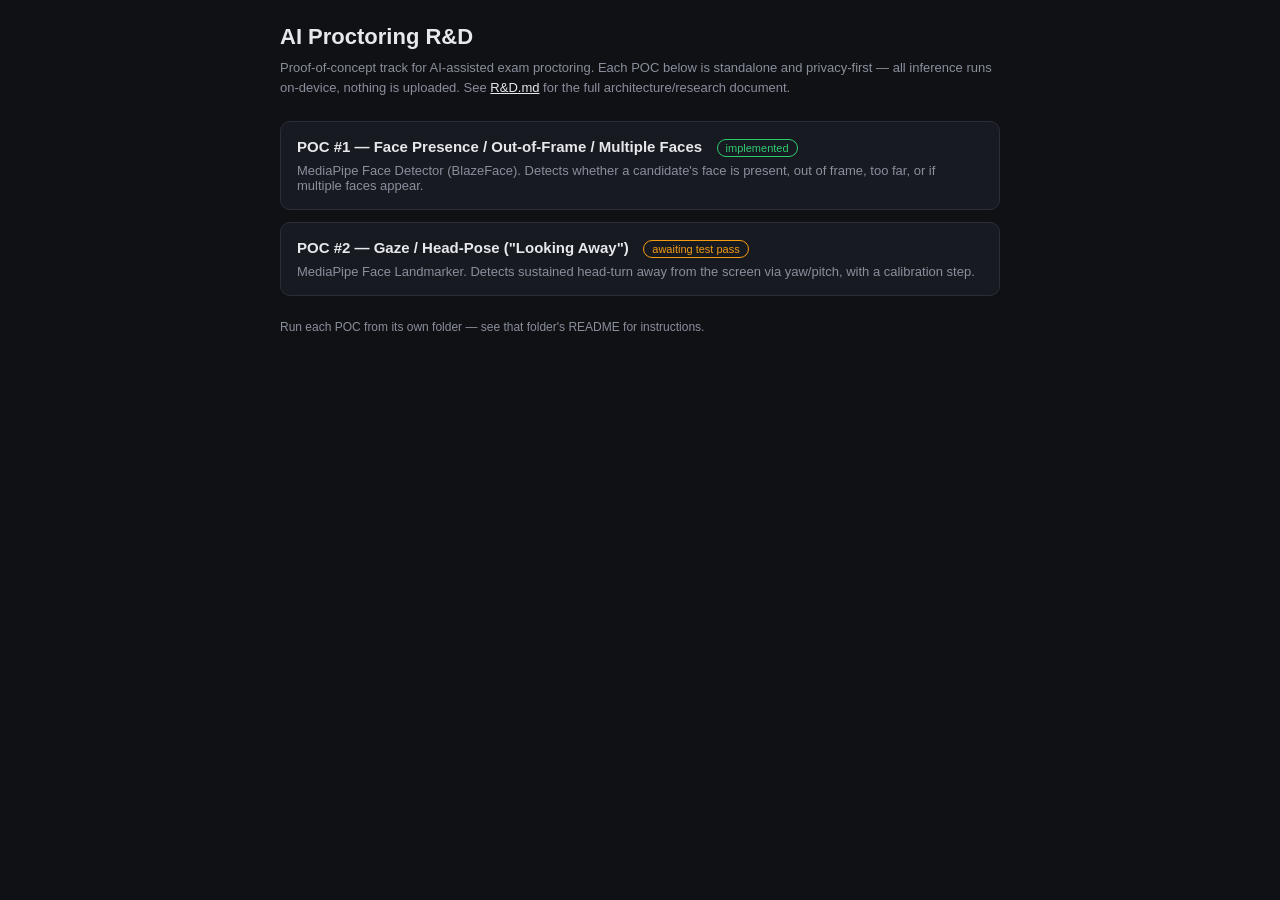
==== index.html @ e936c980 "Added info on POC pages." ====
<!DOCTYPE html>
<html lang="en">
<head>
<meta charset="UTF-8" />
<meta name="viewport" content="width=device-width, initial-scale=1.0" />
<title>AI Proctoring R&D</title>
<style>
  :root {
    --bg: #0f1115;
    --panel: #171a21;
    --border: #2a2e38;
    --text: #e6e8ec;
    --muted: #8a8f9b;
    --green: #2ecc71;
    --orange: #f39c12;
  }
  * { box-sizing: border-box; }
  body {
    margin: 0;
    padding: 24px;
    background: var(--bg);
    color: var(--text);
    font-family: -apple-system, BlinkMacSystemFont, "Segoe UI", Roboto, sans-serif;
  }
  main { max-width: 720px; margin: 0 auto; }
  h1 { font-size: 22px; margin: 0 0 8px; }
  .subtitle { color: var(--muted); font-size: 13px; line-height: 1.5; margin: 0 0 24px; }
  .subtitle a { color: var(--text); }
  ul { list-style: none; padding: 0; margin: 0; display: grid; gap: 12px; }
  li {
    background: var(--panel);
    border: 1px solid var(--border);
    border-radius: 10px;
    padding: 16px;
  }
  li a { color: var(--text); font-size: 15px; font-weight: 600; text-decoration: none; }
  li a:hover { text-decoration: underline; }
  .status { display: inline-block; margin-left: 10px; font-size: 11px; padding: 2px 8px; border-radius: 999px; border: 1px solid var(--border); }
  .status.done { color: var(--green); border-color: var(--green); }
  .status.pending { color: var(--orange); border-color: var(--orange); }
  .desc { color: var(--muted); font-size: 13px; margin: 6px 0 0; }
  .footer { margin-top: 24px; font-size: 12px; color: var(--muted); }
  .footer a { color: var(--text); }
</style>
</head>
<body>
<main>
  <h1>AI Proctoring R&D</h1>
  <p class="subtitle">
    Proof-of-concept track for AI-assisted exam proctoring. Each POC below is
    standalone and privacy-first — all inference runs on-device, nothing is uploaded.
    See <a href="R&D.md">R&amp;D.md</a> for the full architecture/research document.
  </p>
  <ul>
    <li>
      <a href="poc-01-face-presence/">POC #1 — Face Presence / Out-of-Frame / Multiple Faces</a>
      <span class="status done">implemented</span>
      <p class="desc">MediaPipe Face Detector (BlazeFace). Detects whether a candidate's face is present, out of frame, too far, or if multiple faces appear.</p>
    </li>
    <li>
      <a href="poc-02-gaze-headpose/">POC #2 — Gaze / Head-Pose ("Looking Away")</a>
      <span class="status pending">awaiting test pass</span>
      <p class="desc">MediaPipe Face Landmarker. Detects sustained head-turn away from the screen via yaw/pitch, with a calibration step.</p>
    </li>
  </ul>
  <p class="footer">Run each POC from its own folder — see that folder's README for instructions.</p>
</main>
</body>
</html>
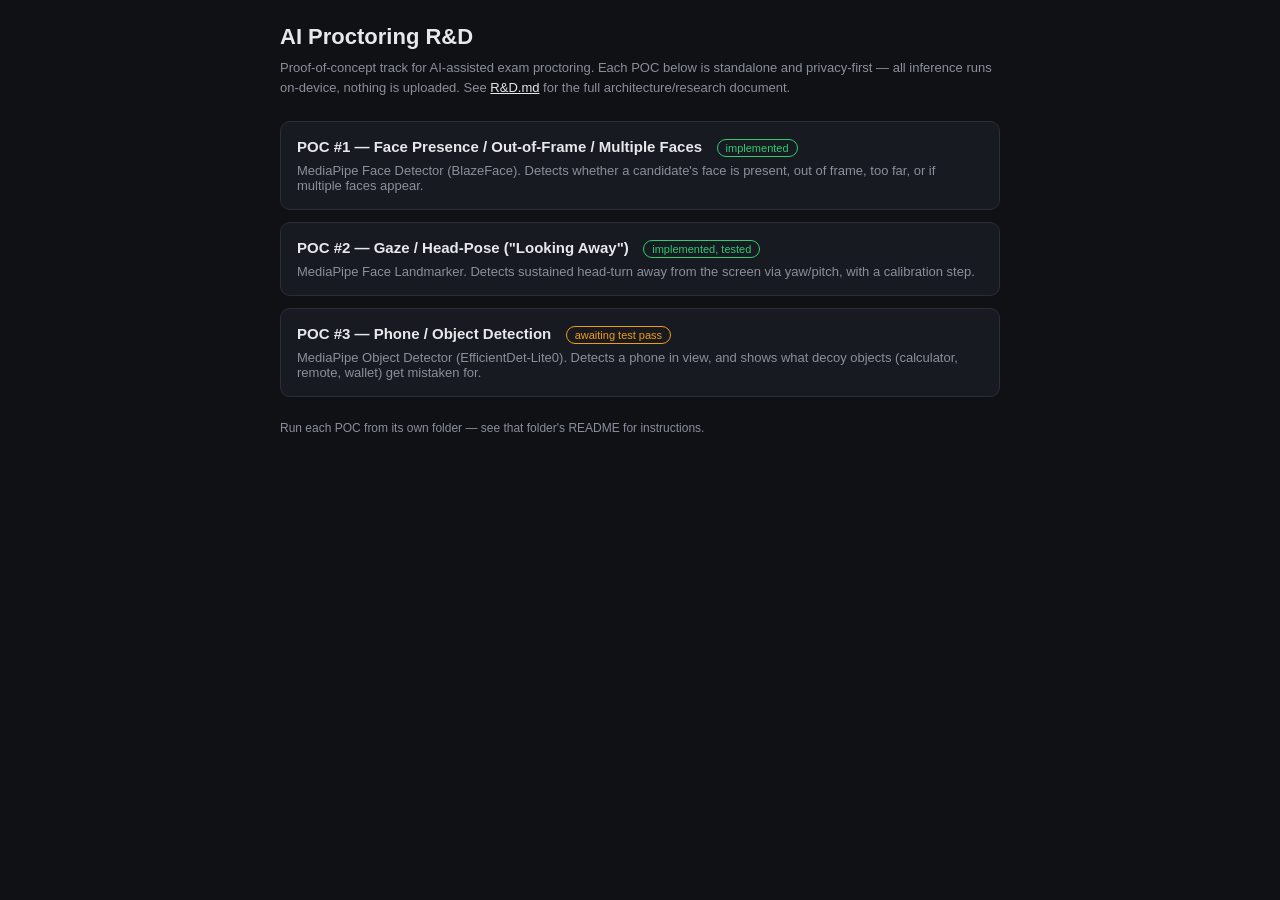
==== commit e01253ab: "Add POC #3: phone/object detection" ====
--- a/index.html
+++ b/index.html
@@ -59,8 +59,13 @@
     </li>
     <li>
       <a href="poc-02-gaze-headpose/">POC #2 — Gaze / Head-Pose ("Looking Away")</a>
+      <span class="status done">implemented, tested</span>
+      <p class="desc">MediaPipe Face Landmarker. Detects sustained head-turn away from the screen via yaw/pitch, with a calibration step.</p>
+    </li>
+    <li>
+      <a href="poc-03-phone-object/">POC #3 — Phone / Object Detection</a>
       <span class="status pending">awaiting test pass</span>
-      <p class="desc">MediaPipe Face Landmarker. Detects sustained head-turn away from the screen via yaw/pitch, with a calibration step.</p>
+      <p class="desc">MediaPipe Object Detector (EfficientDet-Lite0). Detects a phone in view, and shows what decoy objects (calculator, remote, wallet) get mistaken for.</p>
     </li>
   </ul>
   <p class="footer">Run each POC from its own folder — see that folder's README for instructions.</p>
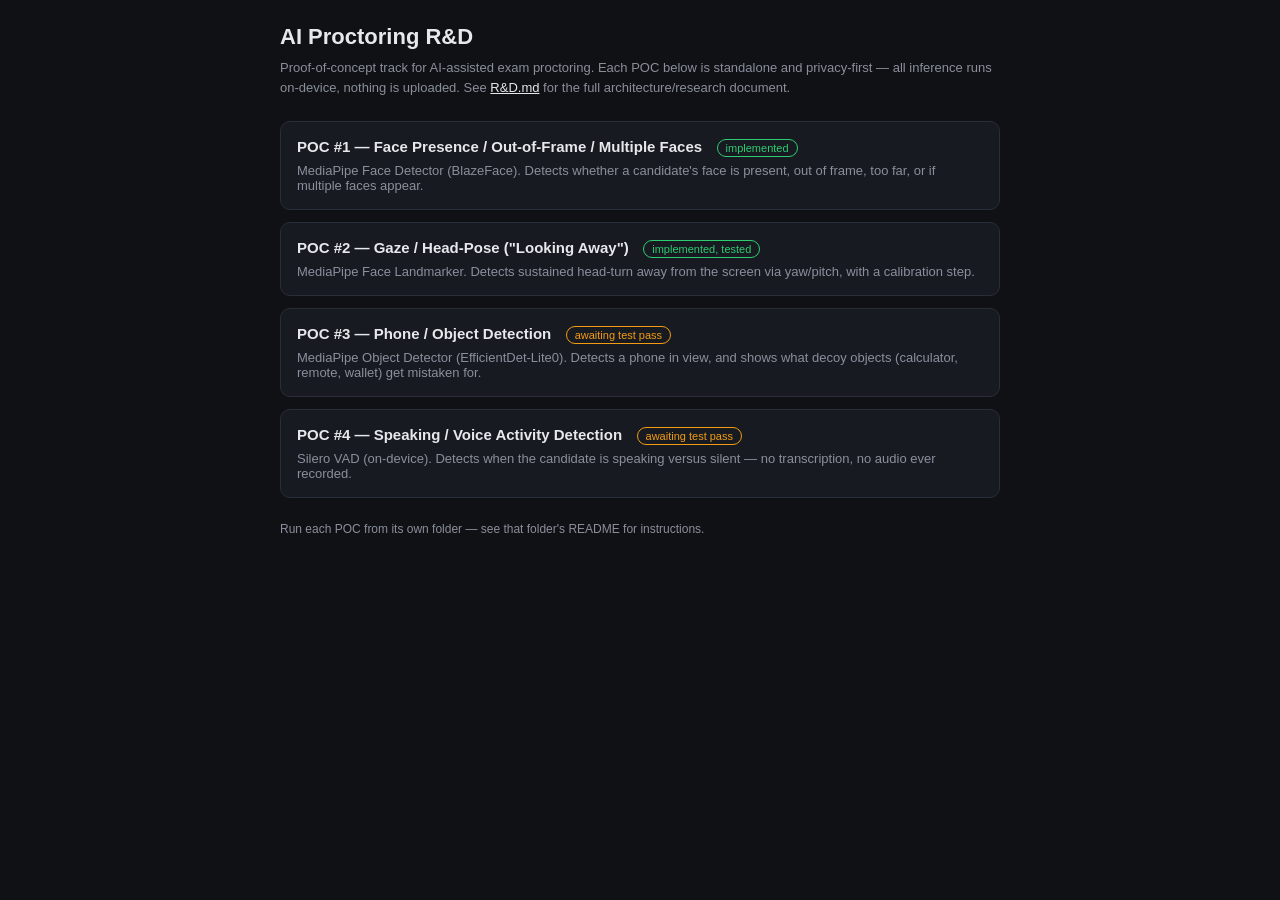
==== commit 7e2612aa: "Add POC #4: speaking/voice activity detection" ====
--- a/index.html
+++ b/index.html
@@ -67,6 +67,11 @@
       <span class="status pending">awaiting test pass</span>
       <p class="desc">MediaPipe Object Detector (EfficientDet-Lite0). Detects a phone in view, and shows what decoy objects (calculator, remote, wallet) get mistaken for.</p>
     </li>
+    <li>
+      <a href="poc-04-speaking-vad/">POC #4 — Speaking / Voice Activity Detection</a>
+      <span class="status pending">awaiting test pass</span>
+      <p class="desc">Silero VAD (on-device). Detects when the candidate is speaking versus silent — no transcription, no audio ever recorded.</p>
+    </li>
   </ul>
   <p class="footer">Run each POC from its own folder — see that folder's README for instructions.</p>
 </main>
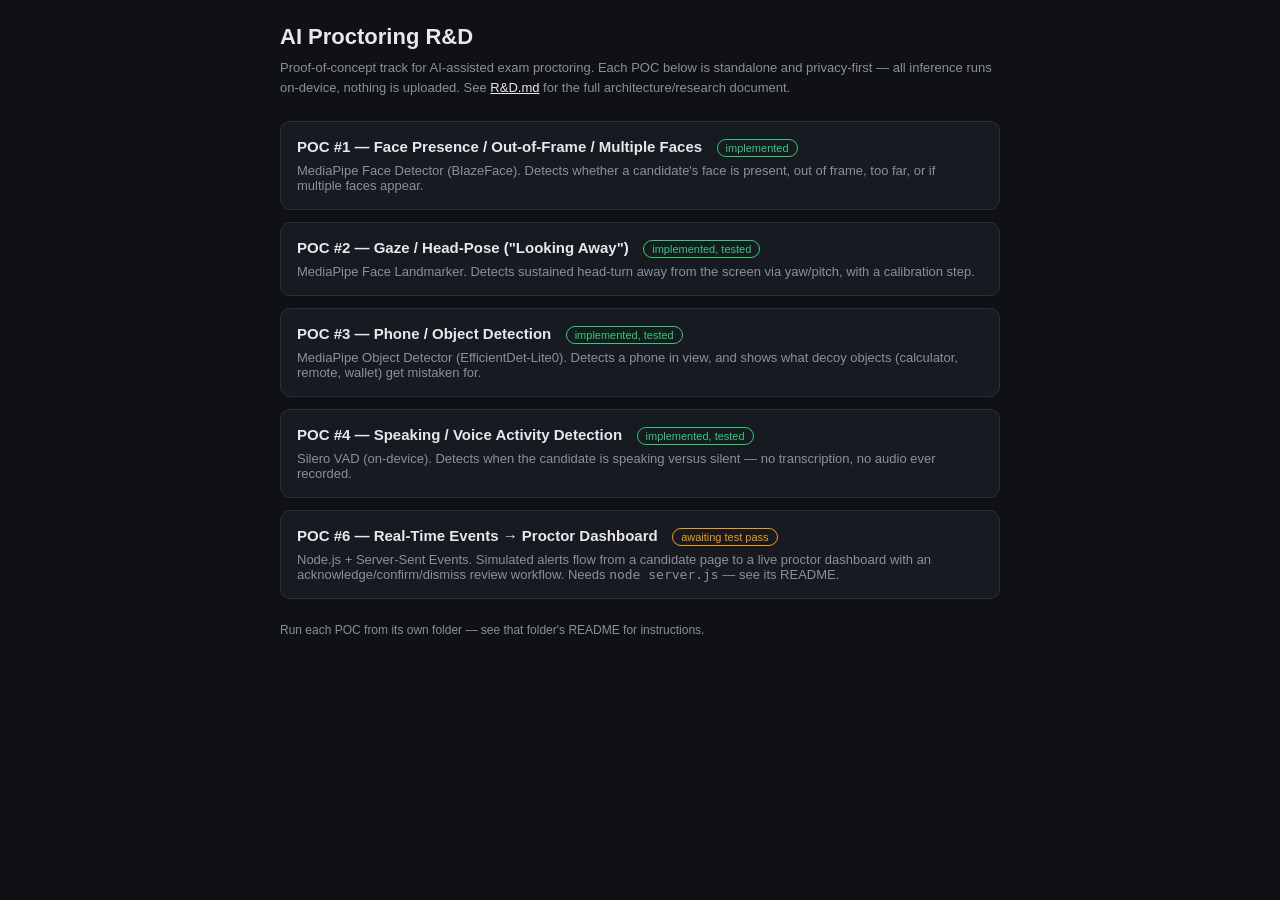
==== commit 962c5f07: "Add POC #6: real-time events to proctor dashboard" ====
--- a/index.html
+++ b/index.html
@@ -64,13 +64,18 @@
     </li>
     <li>
       <a href="poc-03-phone-object/">POC #3 — Phone / Object Detection</a>
-      <span class="status pending">awaiting test pass</span>
+      <span class="status done">implemented, tested</span>
       <p class="desc">MediaPipe Object Detector (EfficientDet-Lite0). Detects a phone in view, and shows what decoy objects (calculator, remote, wallet) get mistaken for.</p>
     </li>
     <li>
       <a href="poc-04-speaking-vad/">POC #4 — Speaking / Voice Activity Detection</a>
+      <span class="status done">implemented, tested</span>
+      <p class="desc">Silero VAD (on-device). Detects when the candidate is speaking versus silent — no transcription, no audio ever recorded.</p>
+    </li>
+    <li>
+      <a href="poc-06-realtime-alerts/candidate.html">POC #6 — Real-Time Events → Proctor Dashboard</a>
       <span class="status pending">awaiting test pass</span>
-      <p class="desc">Silero VAD (on-device). Detects when the candidate is speaking versus silent — no transcription, no audio ever recorded.</p>
+      <p class="desc">Node.js + Server-Sent Events. Simulated alerts flow from a candidate page to a live proctor dashboard with an acknowledge/confirm/dismiss review workflow. Needs <code>node server.js</code> — see its README.</p>
     </li>
   </ul>
   <p class="footer">Run each POC from its own folder — see that folder's README for instructions.</p>
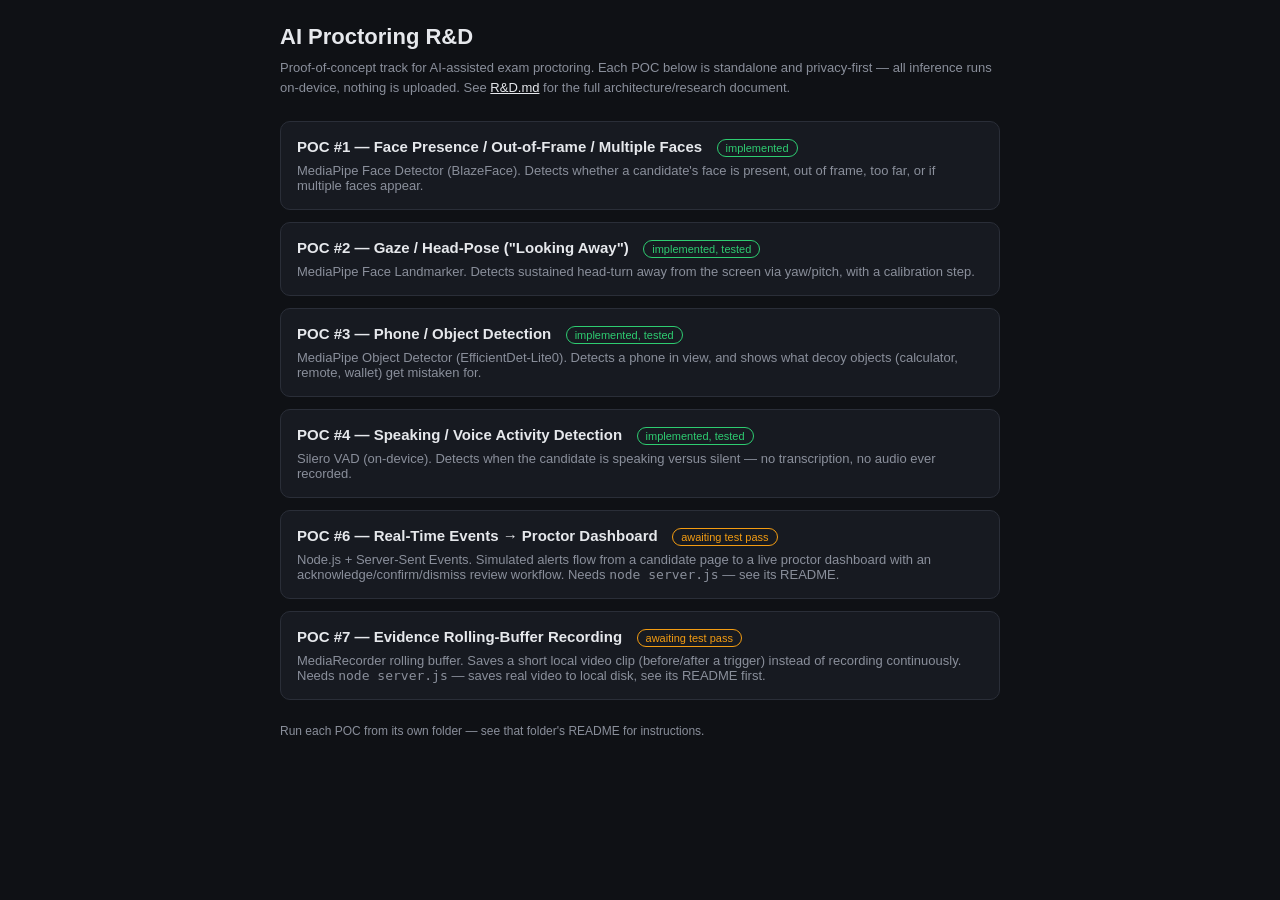
==== commit d3b8bfda: "Add POC #7: evidence rolling-buffer recording" ====
--- a/index.html
+++ b/index.html
@@ -77,6 +77,11 @@
       <span class="status pending">awaiting test pass</span>
       <p class="desc">Node.js + Server-Sent Events. Simulated alerts flow from a candidate page to a live proctor dashboard with an acknowledge/confirm/dismiss review workflow. Needs <code>node server.js</code> — see its README.</p>
     </li>
+    <li>
+      <a href="poc-07-evidence-capture/">POC #7 — Evidence Rolling-Buffer Recording</a>
+      <span class="status pending">awaiting test pass</span>
+      <p class="desc">MediaRecorder rolling buffer. Saves a short local video clip (before/after a trigger) instead of recording continuously. Needs <code>node server.js</code> — saves real video to local disk, see its README first.</p>
+    </li>
   </ul>
   <p class="footer">Run each POC from its own folder — see that folder's README for instructions.</p>
 </main>
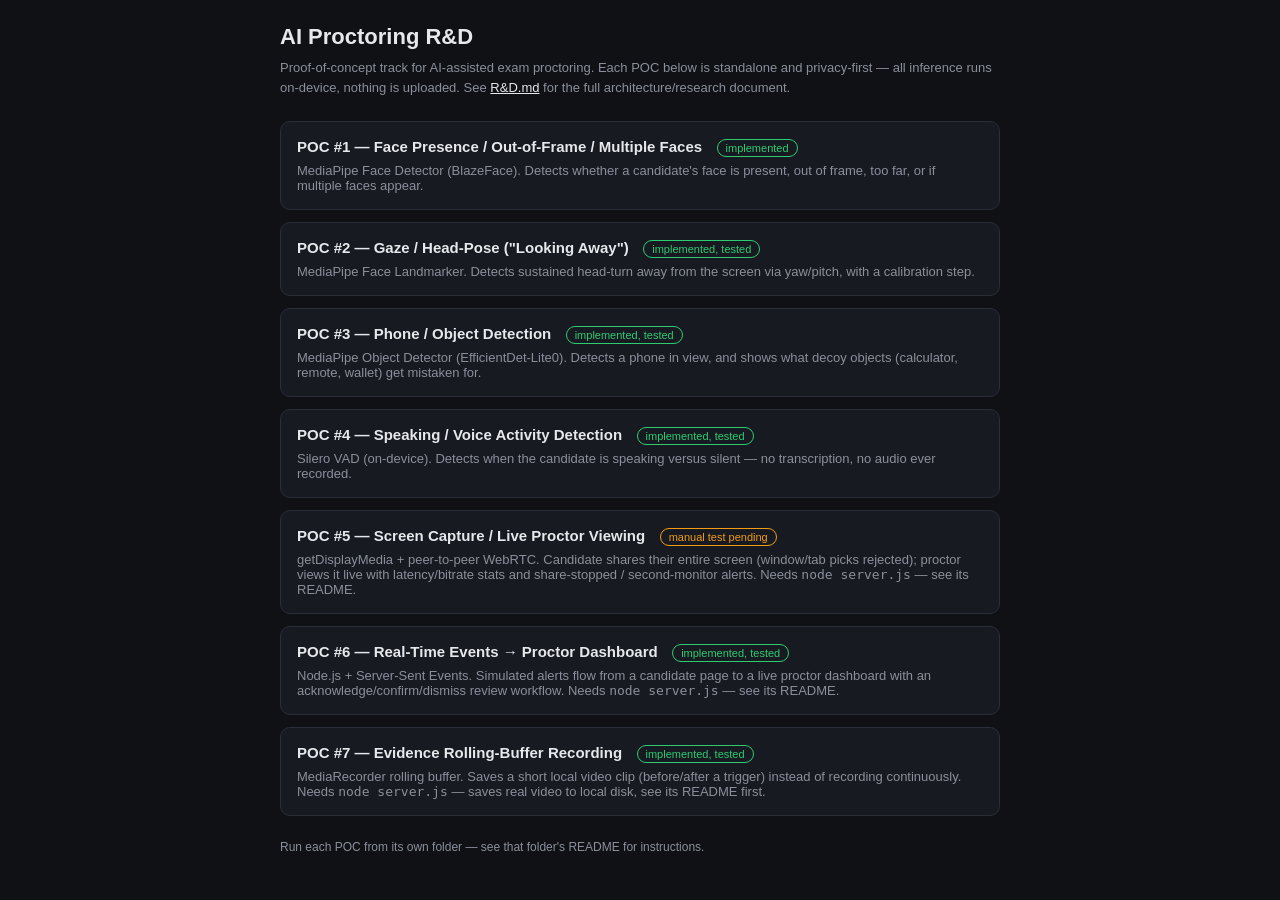
==== commit c0897441: "Add POC #5: screen capture / live proctor viewing" ====
--- a/index.html
+++ b/index.html
@@ -73,13 +73,18 @@
       <p class="desc">Silero VAD (on-device). Detects when the candidate is speaking versus silent — no transcription, no audio ever recorded.</p>
     </li>
     <li>
+      <a href="poc-05-screen-capture/candidate.html">POC #5 — Screen Capture / Live Proctor Viewing</a>
+      <span class="status pending">manual test pending</span>
+      <p class="desc">getDisplayMedia + peer-to-peer WebRTC. Candidate shares their entire screen (window/tab picks rejected); proctor views it live with latency/bitrate stats and share-stopped / second-monitor alerts. Needs <code>node server.js</code> — see its README.</p>
+    </li>
+    <li>
       <a href="poc-06-realtime-alerts/candidate.html">POC #6 — Real-Time Events → Proctor Dashboard</a>
-      <span class="status pending">awaiting test pass</span>
+      <span class="status done">implemented, tested</span>
       <p class="desc">Node.js + Server-Sent Events. Simulated alerts flow from a candidate page to a live proctor dashboard with an acknowledge/confirm/dismiss review workflow. Needs <code>node server.js</code> — see its README.</p>
     </li>
     <li>
       <a href="poc-07-evidence-capture/">POC #7 — Evidence Rolling-Buffer Recording</a>
-      <span class="status pending">awaiting test pass</span>
+      <span class="status done">implemented, tested</span>
       <p class="desc">MediaRecorder rolling buffer. Saves a short local video clip (before/after a trigger) instead of recording continuously. Needs <code>node server.js</code> — saves real video to local disk, see its README first.</p>
     </li>
   </ul>
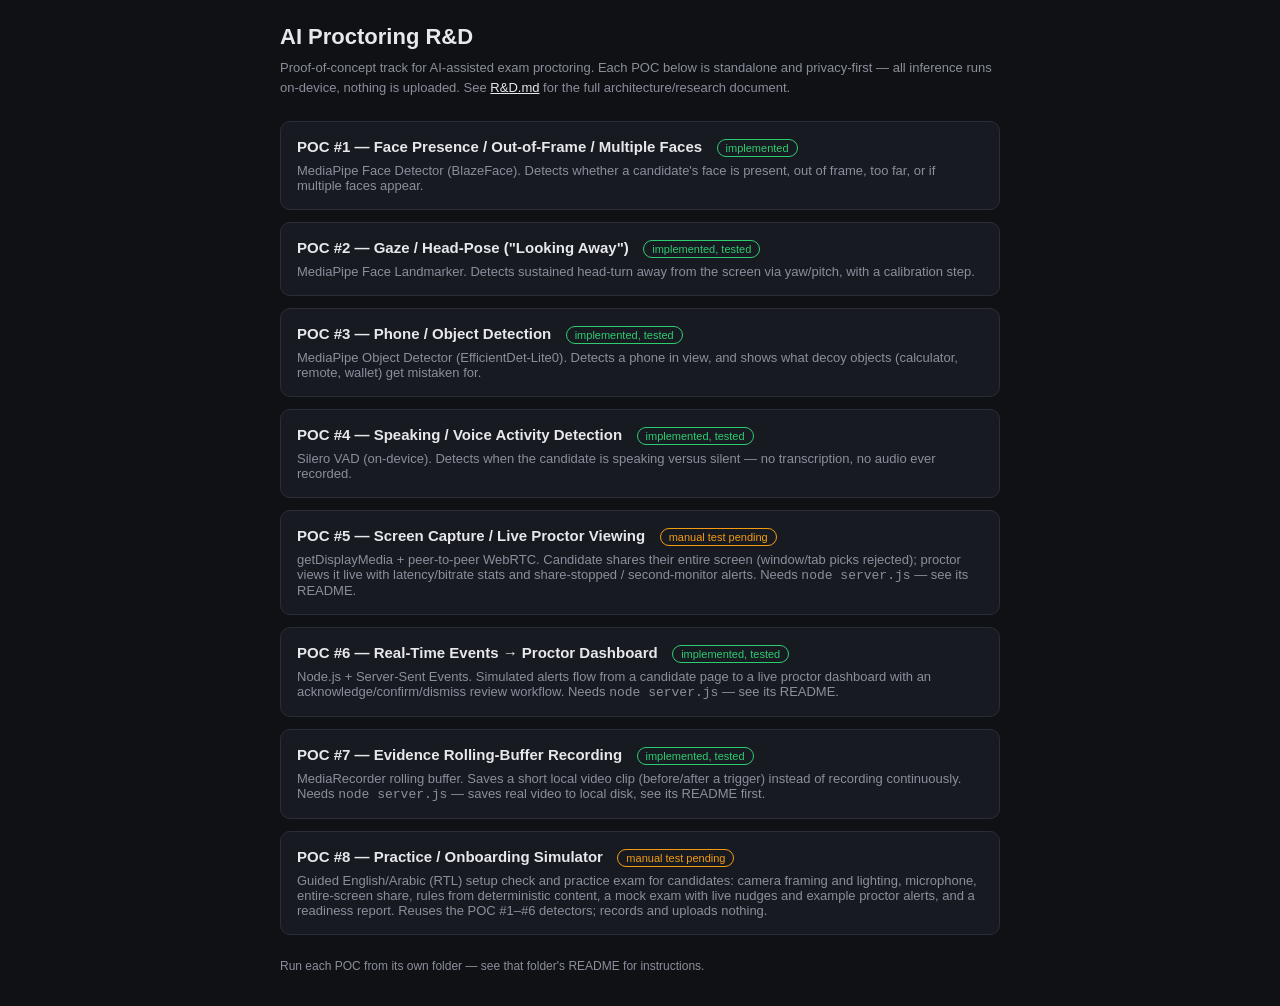
==== commit 107ab4de: "Add POC #8: practice / onboarding simulator (EN/AR)" ====
--- a/index.html
+++ b/index.html
@@ -87,6 +87,11 @@
       <span class="status done">implemented, tested</span>
       <p class="desc">MediaRecorder rolling buffer. Saves a short local video clip (before/after a trigger) instead of recording continuously. Needs <code>node server.js</code> — saves real video to local disk, see its README first.</p>
     </li>
+    <li>
+      <a href="poc-08-onboarding-simulator/">POC #8 — Practice / Onboarding Simulator</a>
+      <span class="status pending">manual test pending</span>
+      <p class="desc">Guided English/Arabic (RTL) setup check and practice exam for candidates: camera framing and lighting, microphone, entire-screen share, rules from deterministic content, a mock exam with live nudges and example proctor alerts, and a readiness report. Reuses the POC #1–#6 detectors; records and uploads nothing.</p>
+    </li>
   </ul>
   <p class="footer">Run each POC from its own folder — see that folder's README for instructions.</p>
 </main>
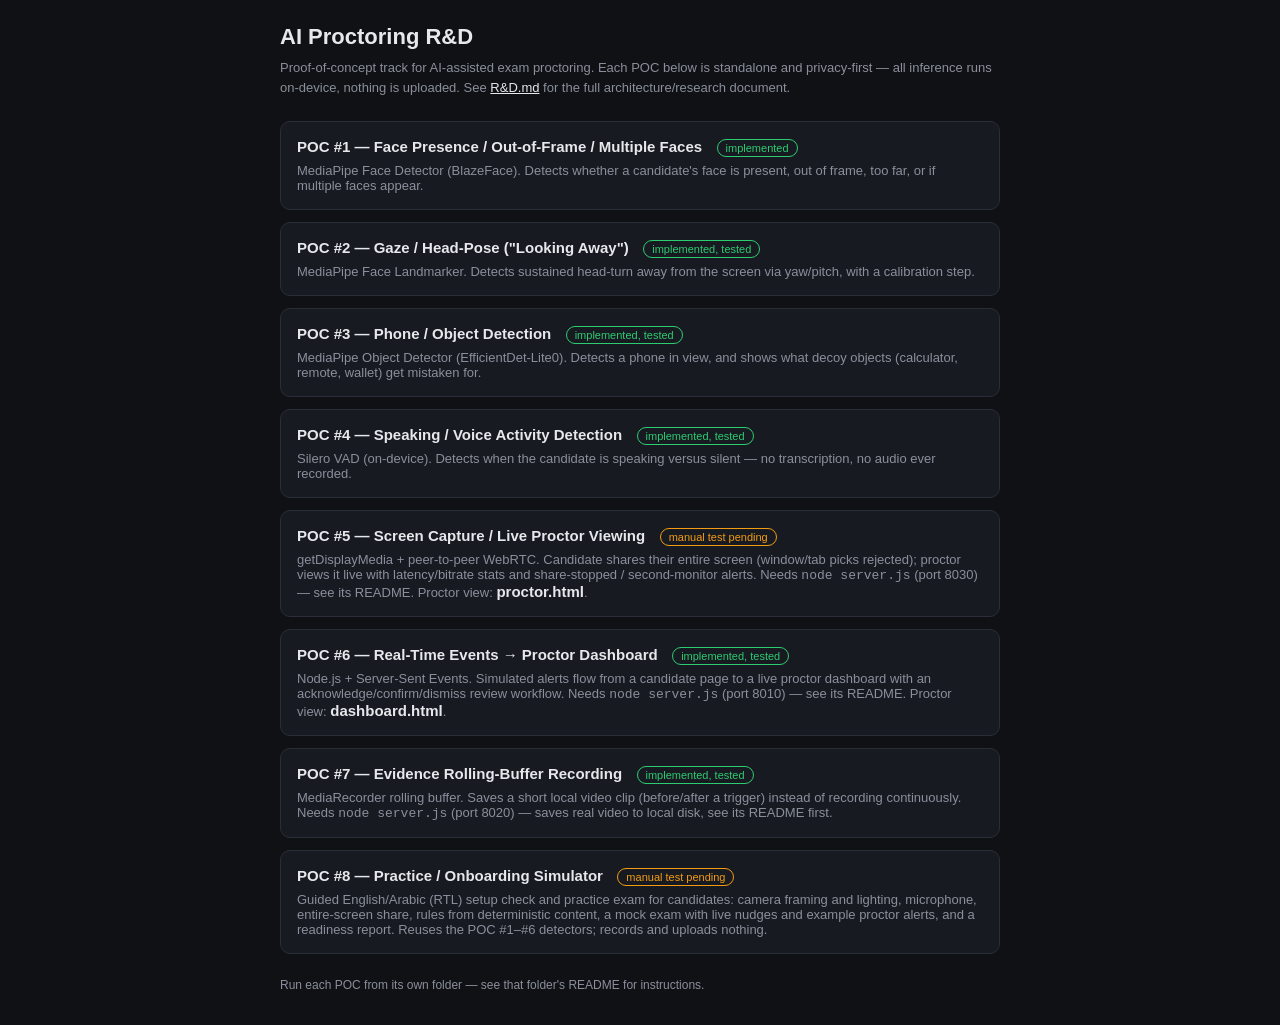
==== commit 18a47f37: "Point index links for POC #5-#7 at their Node server ports They were linked through the static serve" ====
--- a/index.html
+++ b/index.html
@@ -73,19 +73,19 @@
       <p class="desc">Silero VAD (on-device). Detects when the candidate is speaking versus silent — no transcription, no audio ever recorded.</p>
     </li>
     <li>
-      <a href="poc-05-screen-capture/candidate.html">POC #5 — Screen Capture / Live Proctor Viewing</a>
+      <a href="http://localhost:8030/candidate.html">POC #5 — Screen Capture / Live Proctor Viewing</a>
       <span class="status pending">manual test pending</span>
-      <p class="desc">getDisplayMedia + peer-to-peer WebRTC. Candidate shares their entire screen (window/tab picks rejected); proctor views it live with latency/bitrate stats and share-stopped / second-monitor alerts. Needs <code>node server.js</code> — see its README.</p>
+      <p class="desc">getDisplayMedia + peer-to-peer WebRTC. Candidate shares their entire screen (window/tab picks rejected); proctor views it live with latency/bitrate stats and share-stopped / second-monitor alerts. Needs <code>node server.js</code> (port 8030) — see its README. Proctor view: <a href="http://localhost:8030/proctor.html">proctor.html</a>.</p>
     </li>
     <li>
-      <a href="poc-06-realtime-alerts/candidate.html">POC #6 — Real-Time Events → Proctor Dashboard</a>
+      <a href="http://localhost:8010/candidate.html">POC #6 — Real-Time Events → Proctor Dashboard</a>
       <span class="status done">implemented, tested</span>
-      <p class="desc">Node.js + Server-Sent Events. Simulated alerts flow from a candidate page to a live proctor dashboard with an acknowledge/confirm/dismiss review workflow. Needs <code>node server.js</code> — see its README.</p>
+      <p class="desc">Node.js + Server-Sent Events. Simulated alerts flow from a candidate page to a live proctor dashboard with an acknowledge/confirm/dismiss review workflow. Needs <code>node server.js</code> (port 8010) — see its README. Proctor view: <a href="http://localhost:8010/dashboard.html">dashboard.html</a>.</p>
     </li>
     <li>
-      <a href="poc-07-evidence-capture/">POC #7 — Evidence Rolling-Buffer Recording</a>
+      <a href="http://localhost:8020/">POC #7 — Evidence Rolling-Buffer Recording</a>
       <span class="status done">implemented, tested</span>
-      <p class="desc">MediaRecorder rolling buffer. Saves a short local video clip (before/after a trigger) instead of recording continuously. Needs <code>node server.js</code> — saves real video to local disk, see its README first.</p>
+      <p class="desc">MediaRecorder rolling buffer. Saves a short local video clip (before/after a trigger) instead of recording continuously. Needs <code>node server.js</code> (port 8020) — saves real video to local disk, see its README first.</p>
     </li>
     <li>
       <a href="poc-08-onboarding-simulator/">POC #8 — Practice / Onboarding Simulator</a>
